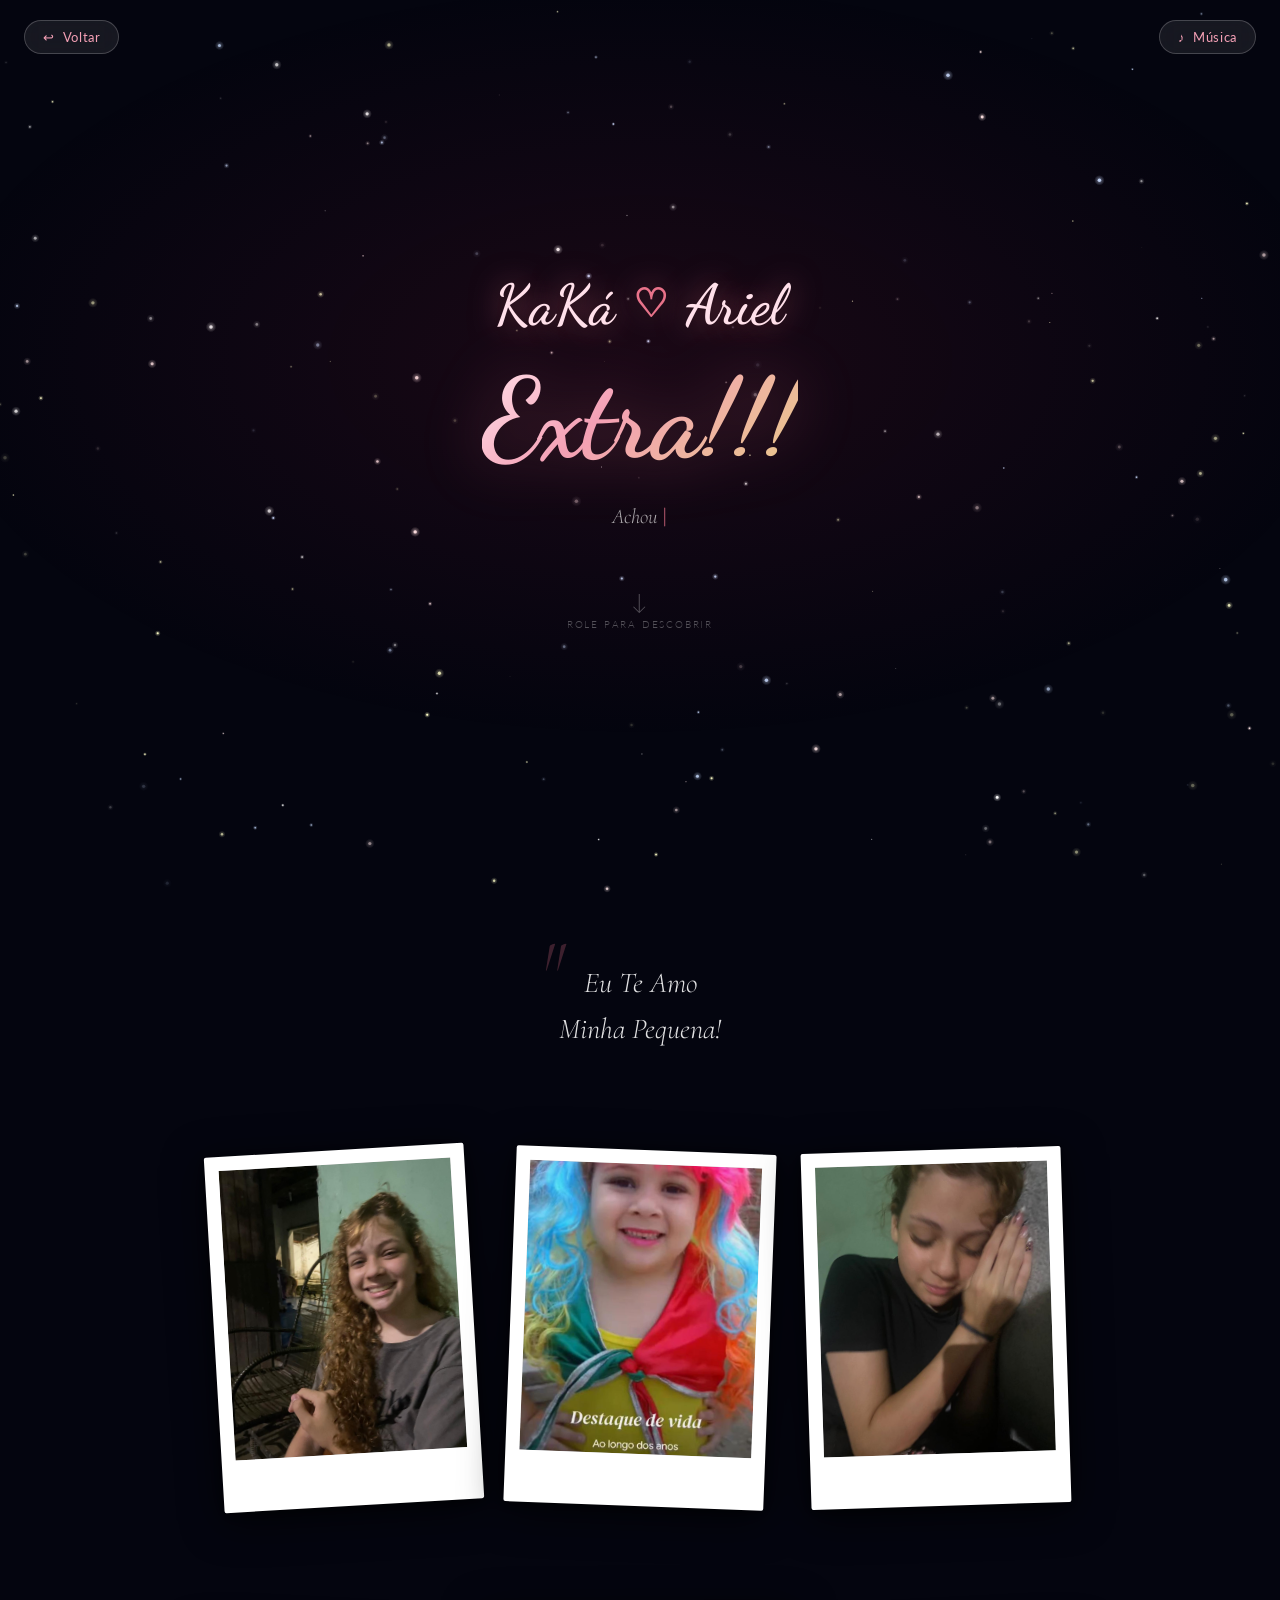
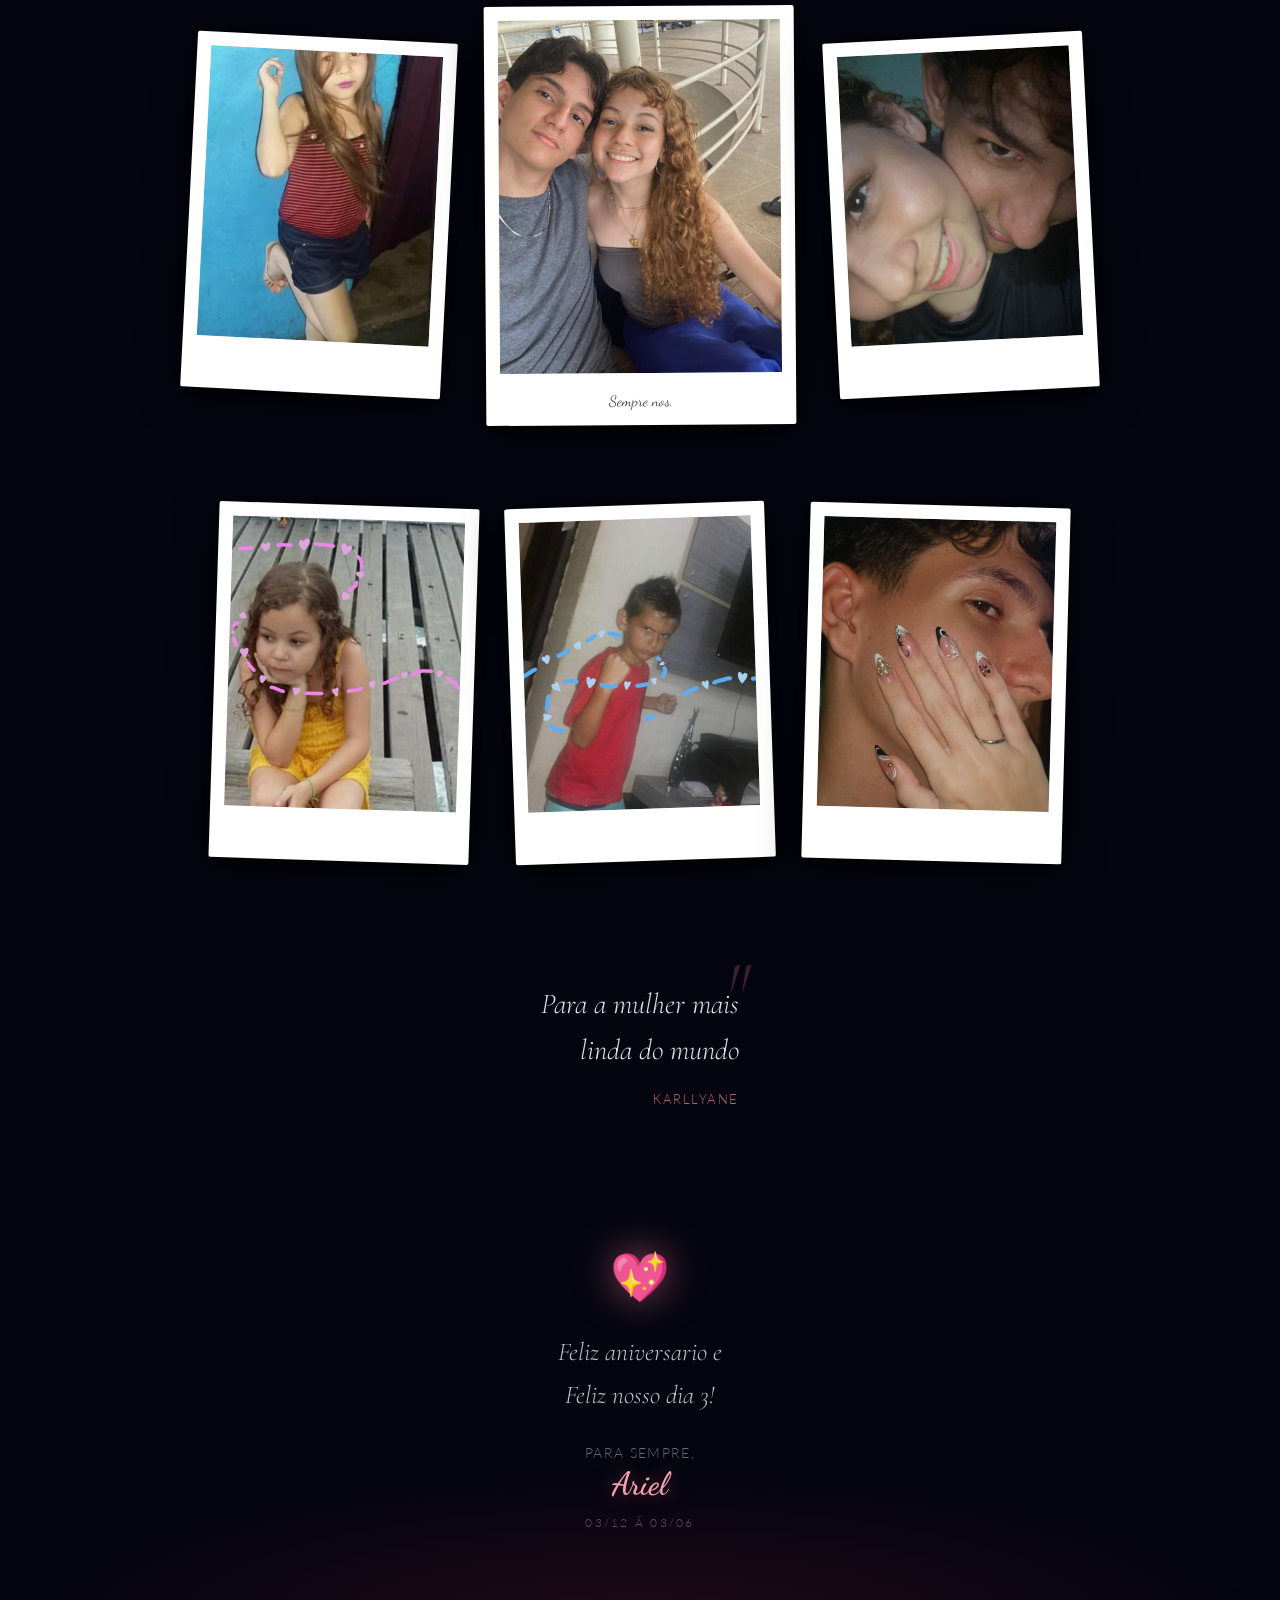
==== extra.html @ a2026a1c "amor" ====
<!DOCTYPE html>
<html lang="pt-BR">
<head>
  <meta charset="UTF-8" />
  <meta name="viewport" content="width=device-width, initial-scale=1.0"/>
  <title>Extras!!!</title>
  <link rel="stylesheet" href="extra.css" />
  <link href="https://fonts.googleapis.com/css2?family=Dancing+Script:wght@400;600;700&family=Cormorant+Garamond:ital,wght@0,300;0,400;1,300;1,400&family=Lato:wght@300;400&display=swap" rel="stylesheet"/>
</head>
<body>

  <!-- ✨ Canvas de Estrelas -->
  <canvas id="starsCanvas"></canvas>

  <!-- 💖 Container de Corações Pixel -->
  <div id="heartsContainer" aria-hidden="true"></div>

  <!-- 🎵 Botão de Música -->
  <button class="music-btn" id="musicBtn" title="Tocar música">
    <span class="music-icon">♪</span>
    <span class="music-label">Música</span>
  </button>
  <!-- Para adicionar música: coloque um arquivo 'music.mp3' na mesma pasta -->
  <audio id="bgMusic" loop>
    <source src="audio/Chrystal - Outta My Mind (Touch) (Official Visualiser).mkv" type="audio/mpeg" />
  </audio>
<a href="index.html">
  <button class="voltar-btn" id="voltarBtn" title="Voltar">
    <span class="voltar-icon">↩</span>
    <span class="voltar-label">Voltar</span>
  </button>
</a>
  <!-- Lightbox -->
  <div class="lightbox" id="lightbox">
    <button class="lightbox-close" id="lightboxClose">✕</button>
    <img class="lightbox-img" id="lightboxImg" src="" alt="Foto ampliada" />
    <p class="lightbox-caption" id="lightboxCaption"></p>
  </div>

  <!-- ═══════════════════════════════════════ -->
  <!--              HERO SECTION               -->
  <!-- ═══════════════════════════════════════ -->
  <section class="hero">
    <div class="hero-inner">
      <div class="couple-names">
        <span class="name-left typewriter" id="nameLeft">KaKá</span>
        <span class="heart-divider">♡</span>
        <span class="name-right" id="nameRight">Ariel</span>
      </div>
      <h1 class="hero-title">Extra!!!</h1>
      <p class="hero-subtitle" id="heroSubtitle"></p>
      <div class="scroll-hint">
        <span>↓</span>
        <small>role para descobrir</small>
      </div>
    </div>
  </section>

  <!-- ═══════════════════════════════════════ -->
  <!--           QUOTE 1                       -->
  <!-- ═══════════════════════════════════════ -->
  <div class="quote-section fade-in">
    <blockquote class="quote">
      <p>Eu Te Amo<br/>Minha Pequena!</p>
    </blockquote>
  </div>

  <!-- ═══════════════════════════════════════ -->
  <!--           GALERIA - LINHA 1             -->
  <!-- ═══════════════════════════════════════ -->
  <section class="gallery fade-in" id="gallery">
    <div class="polaroid-grid">

      <div class="polaroid" style="--rot: -3deg" data-caption="Nosso primeiro sorriso juntos">
        <div class="polaroid-img-wrap">
          <!-- Substitua o src pelas suas fotos reais -->
          <img src="img/engraçada.jpeg" alt="Foto 1" onerror="this.src='https://picsum.photos/seed/love1/400/500'" />
        </div>
        
      </div>

      <div class="polaroid" style="--rot: 2deg" data-caption="A cumplicidade de dois">
        <div class="polaroid-img-wrap">
          <img src="img/ela pequena.jpeg" alt="Foto 2" onerror="this.src='https://picsum.photos/seed/love2/400/500'" />
        </div>
      
      </div>

      <div class="polaroid" style="--rot: -1.5deg" data-caption="Momentos que guardarei para sempre">
        <div class="polaroid-img-wrap">
          <img src="img/WhatsApp Image 2026-05-17 at 03.53.06.jpeg" alt="Foto 3" onerror="this.src='https://picsum.photos/seed/love3/400/500'" />
        </div>
        
      </div>

    </div>
  </section>

  <!-- ═══════════════════════════════════════ -->
  <!--           GALERIA - LINHA 2             -->
  <!-- ═══════════════════════════════════════ -->
  <section class="gallery fade-in">
    <div class="polaroid-grid polaroid-grid--offset">

      <div class="polaroid" style="--rot: 3deg" data-caption="Onde há amor, há vida">
        <div class="polaroid-img-wrap">
          <img src="img/WhatsApp Image 2026-05-17 at 03.53.05 (5).jpeg" alt="Foto 4" onerror="this.src='https://picsum.photos/seed/love4/400/500'" />
        </div>
        <p class="polaroid-caption"></p>
      </div>

      <div class="polaroid polaroid--featured" style="--rot: 0deg" data-caption="O centro do nosso mundo">
        <div class="polaroid-img-wrap">
          <img src="img/nos na ufc.jpeg" alt="Foto 5" onerror="this.src='https://picsum.photos/seed/love5/400/600'" />
        </div>
        <p class="polaroid-caption">Sempre nos.</p>
      </div>

      <div class="polaroid" style="--rot: -2.5deg" data-caption="Teu olhar que me acalma">
        <div class="polaroid-img-wrap">
          <img src="img/WhatsApp Image 2026-05-17 at 03.53.05 (4).jpeg" alt="Foto 6" onerror="this.src='https://picsum.photos/seed/love6/400/500'" />
        </div>
        <p class="polaroid-caption"></p>
      </div>

    </div>
  </section>


  <!-- ═══════════════════════════════════════ -->
  <!--           GALERIA - LINHA 3             -->
  <!-- ═══════════════════════════════════════ -->
  <section class="gallery fade-in">
    <div class="polaroid-grid">

      <div class="polaroid" style="--rot: 2deg" data-caption="Cada instante ao seu lado é um presente">
        <div class="polaroid-img-wrap">
          <img src="img/WhatsApp Image 2026-05-17 at 03.53.05 (1).jpeg" alt="Foto 7" onerror="this.src='https://picsum.photos/seed/love7/400/500'" />
        </div>
        
      </div>

      <div class="polaroid" style="--rot: -2deg" data-caption="O amor que não cabe em palavras">
        <div class="polaroid-img-wrap">
          <img src="img/WhatsApp Image 2026-05-17 at 03.53.05 (2).jpeg" alt="Foto 8" onerror="this.src='https://picsum.photos/seed/love8/400/500'" />
        </div>
       
      </div>

      <div class="polaroid" style="--rot: 1.5deg" data-caption="Nossa história continua">
        <div class="polaroid-img-wrap">
          <img src="img/WhatsApp Image 2026-05-17 at 03.53.05 (3).jpeg" alt="Foto 9" onerror="this.src='https://picsum.photos/seed/love9/400/500'" />
        </div>
       
      </div>

    </div>
  </section>

  <!-- QUOTE 4 -->
  <div class="quote-section fade-in">
    <blockquote class="quote quote--alt">
      <p>Para a mulher mais<br/>linda do mundo</p>
      <cite>Karllyane</cite>
    </blockquote>
  </div>

  <!-- ═══════════════════════════════════════ -->
  <!--               FINAL / FOOTER            -->
  <!-- ═══════════════════════════════════════ -->
  <footer class="footer fade-in">
    <div class="footer-heart">💖</div>
    <p class="footer-msg">Feliz aniversario e<br/>Feliz nosso dia 3!</p>
    <div class="footer-names">
      <span>Para sempre,</span>
      <strong id="footerName">Ariel</strong>
    </div>
    <p class="footer-date">03/12 á 03/06</p>
  </footer>

  <script src="extra.js"></script>
</body>
</html>
---- extra.css ----
/* ═══════════════════════════════════════════════════════════
   NOSSO UNIVERSO — Álbum Romântico de Dia dos Namorados
   style.css — Design estrelado, delicado e emocional
   ═══════════════════════════════════════════════════════════ */

/* ── VARIÁVEIS & RESET ─────────────────────────────────── */
:root {
  --bg-deep:    #04050f;
  --bg-mid:     #080d20;
  --rose:       #e8738a;
  --rose-soft:  #f4a0b5;
  --rose-pale:  #ffe0ea;
  --crimson:    #c0254a;
  --white:      #ffffff;
  --cream:      #fff8f0;
  --gold:       #e8c98a;
  --star-glow:  rgba(255,255,255,0.85);

  --font-script: 'Dancing Script', cursive;
  --font-serif:  'Cormorant Garamond', Georgia, serif;
  --font-sans:   'Lato', sans-serif;

  --radius-polaroid: 2px;
  --shadow-polaroid: 0 8px 40px rgba(0,0,0,0.7), 0 2px 12px rgba(0,0,0,0.5);
  --shadow-hover:    0 20px 60px rgba(0,0,0,0.8), 0 4px 20px rgba(232,115,138,0.25);
  --transition:      0.45s cubic-bezier(0.25, 0.46, 0.45, 0.94);
}

*, *::before, *::after {
  margin: 0;
  padding: 0;
  box-sizing: border-box;
}
a {
  color: inherit;
  text-decoration: none;
}

html {
  scroll-behavior: smooth;
  font-size: 16px;
}

body {
  background: var(--bg-deep);
  color: var(--white);
  font-family: var(--font-sans);
  font-weight: 300;
  overflow-x: hidden;
  min-height: 100vh;
}

/* ── CANVAS DE ESTRELAS ─────────────────────────────────── */
#starsCanvas {
  position: fixed;
  inset: 0;
  z-index: 0;
  pointer-events: none;
}

/* ── CORAÇÕES PIXEL ART ─────────────────────────────────── */
#heartsContainer {
  position: fixed;
  inset: 0;
  z-index: 1;
  pointer-events: none;
  overflow: hidden;
}

.pixel-heart {
  position: absolute;
  bottom: -50px;
  image-rendering: pixelated;
  opacity: 0;
  animation: heartRise linear infinite;
}

@keyframes heartRise {
  0%   { opacity: 0; transform: translateY(0) translateX(0) scale(1); }
  10%  { opacity: 0.7; }
  80%  { opacity: 0.4; }
  100% { opacity: 0; transform: translateY(-110vh) translateX(var(--drift, 30px)) scale(0.7); }
}

/* ── BOTÃO DE MÚSICA ─────────────────────────────────────── */
.voltar-btn {
  position: fixed;
  top: 20px;
  left: 24px;
  z-index: 100;
  background: rgba(255,255,255,0.08);
  border: 1px solid rgba(255,255,255,0.2);
  backdrop-filter: blur(12px);
  -webkit-backdrop-filter: blur(12px);
  color: var(--rose-soft);
  border-radius: 40px;
  padding: 8px 18px;
  font-family: var(--font-sans);
  font-size: 0.8rem;
  letter-spacing: 0.05em;
  cursor: pointer;
  display: flex;
  align-items: center;
  gap: 8px;
  transition: background var(--transition), transform var(--transition);
}

.voltar-btn:hover {
  background: rgba(232,115,138,0.2);
  transform: scale(1.04);
}

.music-btn {
  position: fixed;
  top: 20px;
  right: 24px;
  z-index: 100;
  background: rgba(255,255,255,0.08);
  border: 1px solid rgba(255,255,255,0.2);
  backdrop-filter: blur(12px);
  -webkit-backdrop-filter: blur(12px);
  color: var(--rose-soft);
  border-radius: 40px;
  padding: 8px 18px;
  font-family: var(--font-sans);
  font-size: 0.8rem;
  letter-spacing: 0.05em;
  cursor: pointer;
  display: flex;
  align-items: center;
  gap: 8px;
  transition: background var(--transition), transform var(--transition);
}

.music-btn:hover {
  background: rgba(232,115,138,0.2);
  transform: scale(1.04);
}

.music-btn.playing .music-icon {
  animation: pulse-icon 1.2s ease-in-out infinite;
}

@keyframes pulse-icon {
  0%, 100% { transform: scale(1); }
  50%       { transform: scale(1.3); }
}

/* ── LIGHTBOX ────────────────────────────────────────────── */
.lightbox {
  display: none;
  position: fixed;
  inset: 0;
  z-index: 200;
  background: rgba(0,0,0,0.93);
  backdrop-filter: blur(8px);
  align-items: center;
  justify-content: center;
  flex-direction: column;
  gap: 20px;
  padding: 20px;
  cursor: zoom-out;
}

.lightbox.active {
  display: flex;
  animation: fadeIn 0.3s ease;
}

.lightbox-img {
  max-width: min(90vw, 700px);
  max-height: 80vh;
  border-radius: 4px;
  box-shadow: 0 0 80px rgba(232,115,138,0.3);
  object-fit: contain;
  cursor: default;
}

.lightbox-caption {
  font-family: var(--font-script);
  font-size: 1.3rem;
  color: var(--rose-soft);
  text-align: center;
}

.lightbox-close {
  position: absolute;
  top: 20px;
  right: 24px;
  background: none;
  border: 1px solid rgba(255,255,255,0.3);
  color: var(--white);
  border-radius: 50%;
  width: 40px;
  height: 40px;
  font-size: 1rem;
  cursor: pointer;
  display: flex;
  align-items: center;
  justify-content: center;
  transition: background 0.3s;
}

.lightbox-close:hover {
  background: rgba(255,255,255,0.1);
}

/* ── HERO SECTION ────────────────────────────────────────── */
.hero {
  position: relative;
  z-index: 10;
  min-height: 100vh;
  display: flex;
  align-items: center;
  justify-content: center;
  text-align: center;
  padding: 40px 20px;
  background: radial-gradient(
    ellipse 80% 60% at 50% 40%,
    rgba(192,37,74,0.12) 0%,
    transparent 70%
  );
}

.hero-inner {
  display: flex;
  flex-direction: column;
  align-items: center;
  gap: 24px;
  max-width: 700px;
  animation: fadeInUp 1.4s ease both;
}

@keyframes fadeInUp {
  from { opacity: 0; transform: translateY(40px); }
  to   { opacity: 1; transform: translateY(0); }
}

/* Nomes do Casal */
.couple-names {
  display: flex;
  align-items: center;
  gap: 18px;
  font-family: var(--font-script);
  font-size: clamp(2rem, 6vw, 3.5rem);
  font-weight: 600;
  color: var(--rose-pale);
  text-shadow: 0 0 30px rgba(232,115,138,0.6), 0 2px 12px rgba(0,0,0,0.5);
}

.heart-divider {
  color: var(--rose);
  font-size: 0.7em;
  animation: heartbeat 2s ease-in-out infinite;
}

@keyframes heartbeat {
  0%, 100% { transform: scale(1); }
  15%       { transform: scale(1.3); }
  30%       { transform: scale(1); }
  45%       { transform: scale(1.15); }
}

/* Título */
.hero-title {
  font-family: var(--font-script);
  font-size: clamp(3.5rem, 10vw, 7rem);
  font-weight: 700;
  line-height: 1;
  background: linear-gradient(135deg, var(--rose-pale) 0%, var(--rose-soft) 40%, var(--gold) 100%);
  -webkit-background-clip: text;
  -webkit-text-fill-color: transparent;
  background-clip: text;
  filter: drop-shadow(0 0 30px rgba(232,115,138,0.4));
  letter-spacing: -0.01em;
}

/* Subtítulo com efeito de digitação */
.hero-subtitle {
  font-family: var(--font-serif);
  font-style: italic;
  font-size: clamp(1rem, 2.5vw, 1.3rem);
  color: rgba(255,255,255,0.65);
  line-height: 1.7;
  min-height: 2.5em;
  max-width: 520px;
}

.hero-subtitle::after {
  content: '|';
  animation: blink 0.9s step-end infinite;
  color: var(--rose);
  font-style: normal;
}

@keyframes blink {
  0%, 100% { opacity: 1; }
  50%       { opacity: 0; }
}

.hero-subtitle.done::after {
  display: none;
}

/* Scroll hint */
.scroll-hint {
  display: flex;
  flex-direction: column;
  align-items: center;
  gap: 4px;
  color: rgba(255,255,255,0.3);
  font-size: 0.75rem;
  letter-spacing: 0.15em;
  text-transform: uppercase;
  margin-top: 12px;
  animation: floatHint 2.5s ease-in-out infinite;
}

.scroll-hint span {
  font-size: 1.4rem;
}

@keyframes floatHint {
  0%, 100% { transform: translateY(0); opacity: 0.3; }
  50%       { transform: translateY(8px); opacity: 0.7; }
}

/* ── QUOTE SECTIONS ──────────────────────────────────────── */
.quote-section {
  position: relative;
  z-index: 10;
  display: flex;
  justify-content: center;
  padding: 60px 24px;
}

.quote {
  max-width: 620px;
  text-align: center;
  border: none;
  position: relative;
}

.quote p {
  font-family: var(--font-serif);
  font-style: italic;
  font-size: clamp(1.25rem, 3vw, 1.8rem);
  font-weight: 300;
  color: rgba(255,255,255,0.88);
  line-height: 1.6;
  margin-bottom: 18px;
  position: relative;
}

.quote p::before {
  content: '"';
  font-family: var(--font-serif);
  font-size: 5rem;
  color: var(--rose);
  opacity: 0.25;
  position: absolute;
  top: -30px;
  left: -20px;
  line-height: 1;
  pointer-events: none;
}

.quote cite {
  display: block;
  font-family: var(--font-sans);
  font-size: 0.8rem;
  letter-spacing: 0.12em;
  text-transform: uppercase;
  color: var(--rose);
  font-style: normal;
  opacity: 0.8;
}

/* Quote alternativa — alinhada à direita */
.quote--alt {
  text-align: right;
}

.quote--alt p::before {
  left: auto;
  right: -10px;
}

/* ── GALERIA / POLAROIDS ─────────────────────────────────── */
.gallery {
  position: relative;
  z-index: 10;
  padding: 20px 24px 60px;
}

.polaroid-grid {
  display: flex;
  flex-wrap: wrap;
  gap: 36px;
  justify-content: center;
  align-items: center;
  max-width: 1100px;
  margin: 0 auto;
}

.polaroid-grid--offset {
  padding-top: 20px;
}

/* Moldura Polaroid */
.polaroid {
  background: var(--white);
  border-radius: var(--radius-polaroid);
  padding: 14px 14px 52px;
  box-shadow: var(--shadow-polaroid);
  transform: rotate(var(--rot, 0deg));
  transition:
    transform var(--transition),
    box-shadow var(--transition);
  cursor: pointer;
  width: clamp(180px, 28vw, 260px);
  position: relative;
  flex-shrink: 0;
}

.polaroid:hover {
  transform: rotate(0deg) scale(1.05) translateY(-8px);
  box-shadow: var(--shadow-hover);
  z-index: 20;
}

.polaroid-img-wrap {
  width: 100%;
  aspect-ratio: 4/5;
  overflow: hidden;
  background: #ccc;
  display: block;
}

.polaroid-img-wrap img {
  width: 100%;
  height: 100%;
  object-fit: cover;
  display: block;
  transition: transform var(--transition);
  filter: brightness(0.95) saturate(1.05);
}

.polaroid:hover .polaroid-img-wrap img {
  transform: scale(1.06);
}

.polaroid-caption {
  position: absolute;
  bottom: 0;
  left: 0;
  right: 0;
  height: 48px;
  display: flex;
  align-items: center;
  justify-content: center;
  font-family: var(--font-script);
  font-size: 0.95rem;
  color: #555;
  text-align: center;
  padding: 0 8px;
}

/* Polaroid em destaque (maior) */
.polaroid--featured {
  width: clamp(210px, 34vw, 310px);
}

/* ── SPECIAL QUOTES GRID ─────────────────────────────────── */
.special-quotes {
  position: relative;
  z-index: 10;
  padding: 40px 24px 60px;
}

.special-quotes-grid {
  display: flex;
  flex-wrap: wrap;
  gap: 24px;
  justify-content: center;
  max-width: 900px;
  margin: 0 auto;
}

.special-card {
  background: rgba(255,255,255,0.04);
  border: 1px solid rgba(255,255,255,0.1);
  backdrop-filter: blur(10px);
  -webkit-backdrop-filter: blur(10px);
  border-radius: 16px;
  padding: 36px 28px;
  text-align: center;
  flex: 1 1 220px;
  max-width: 280px;
  transition: transform var(--transition), background var(--transition);
  position: relative;
  overflow: hidden;
}

.special-card::before {
  content: '';
  position: absolute;
  inset: 0;
  border-radius: 16px;
  background: radial-gradient(ellipse at 50% 0%, rgba(232,115,138,0.1) 0%, transparent 70%);
  pointer-events: none;
}

.special-card:hover {
  transform: translateY(-6px);
  background: rgba(255,255,255,0.07);
}

.special-card-icon {
  color: var(--rose);
  font-size: 1.2rem;
  margin-bottom: 16px;
  opacity: 0.7;
}

.special-card p {
  font-family: var(--font-serif);
  font-style: italic;
  font-size: 1.05rem;
  color: rgba(255,255,255,0.8);
  line-height: 1.7;
  margin-bottom: 10px;
}

.special-card small {
  font-family: var(--font-sans);
  font-size: 0.72rem;
  letter-spacing: 0.1em;
  text-transform: uppercase;
  color: var(--rose);
  opacity: 0.7;
}

/* ── FOOTER ──────────────────────────────────────────────── */
.footer {
  position: relative;
  z-index: 10;
  text-align: center;
  padding: 80px 24px 100px;
  background: radial-gradient(
    ellipse 70% 50% at 50% 100%,
    rgba(192,37,74,0.15) 0%,
    transparent 70%
  );
}

.footer-heart {
  font-size: 3rem;
  animation: heartbeat 2s ease-in-out infinite;
  display: block;
  margin-bottom: 24px;
  filter: drop-shadow(0 0 20px rgba(232,115,138,0.6));
}

.footer-msg {
  font-family: var(--font-serif);
  font-style: italic;
  font-size: clamp(1.1rem, 3vw, 1.6rem);
  color: rgba(255,255,255,0.75);
  line-height: 1.7;
  margin-bottom: 28px;
}

.footer-names {
  display: flex;
  flex-direction: column;
  align-items: center;
  gap: 4px;
  font-family: var(--font-sans);
  font-size: 0.85rem;
  color: rgba(255,255,255,0.4);
  letter-spacing: 0.1em;
  text-transform: uppercase;
  margin-bottom: 12px;
}

.footer-names strong {
  font-family: var(--font-script);
  font-size: 2rem;
  font-weight: 600;
  color: var(--rose-soft);
  text-transform: none;
  letter-spacing: 0;
  text-shadow: 0 0 20px rgba(232,115,138,0.5);
}

.footer-date {
  font-family: var(--font-sans);
  font-size: 0.78rem;
  letter-spacing: 0.18em;
  text-transform: uppercase;
  color: rgba(255,255,255,0.3);
  margin-top: 8px;
}

/* ── FADE-IN NA ROLAGEM ──────────────────────────────────── */
.fade-in {
  opacity: 0;
  transform: translateY(30px);
  transition: opacity 0.9s ease, transform 0.9s ease;
}

.fade-in.visible {
  opacity: 1;
  transform: translateY(0);
}

@keyframes fadeIn {
  from { opacity: 0; }
  to   { opacity: 1; }
}

/* ── SCROLLBAR PERSONALIZADA ─────────────────────────────── */
::-webkit-scrollbar { width: 6px; }
::-webkit-scrollbar-track { background: var(--bg-deep); }
::-webkit-scrollbar-thumb {
  background: var(--crimson);
  border-radius: 10px;
  opacity: 0.5;
}

/* ── RESPONSIVIDADE ──────────────────────────────────────── */
@media (max-width: 768px) {
  .polaroid {
    width: clamp(140px, 40vw, 200px);
  }
  .polaroid--featured {
    width: clamp(160px, 46vw, 230px);
  }
  .polaroid-grid {
    gap: 20px;
  }
  .quote p {
    font-size: 1.1rem;
  }
  .special-card {
    flex: 1 1 100%;
    max-width: 380px;
  }
  .music-btn .music-label {
    display: none;
  }
  .music-btn {
    width: 40px;
    height: 40px;
    padding: 0;
    justify-content: center;
    border-radius: 50%;
  }

  .voltar-btn .voltar-label {
    display: none;
  }
}

@media (max-width: 480px) {
  .polaroid-grid {
    gap: 14px;
  }
  .polaroid {
    width: clamp(130px, 44vw, 180px);
    padding: 10px 10px 44px;
  }
  .couple-names {
    font-size: 1.8rem;
  }
  .footer {
    padding: 60px 20px 80px;
  }
}

/* ── SELEÇÃO DE TEXTO ────────────────────────────────────── */
::selection {
  background: var(--rose);
  color: var(--white);
}
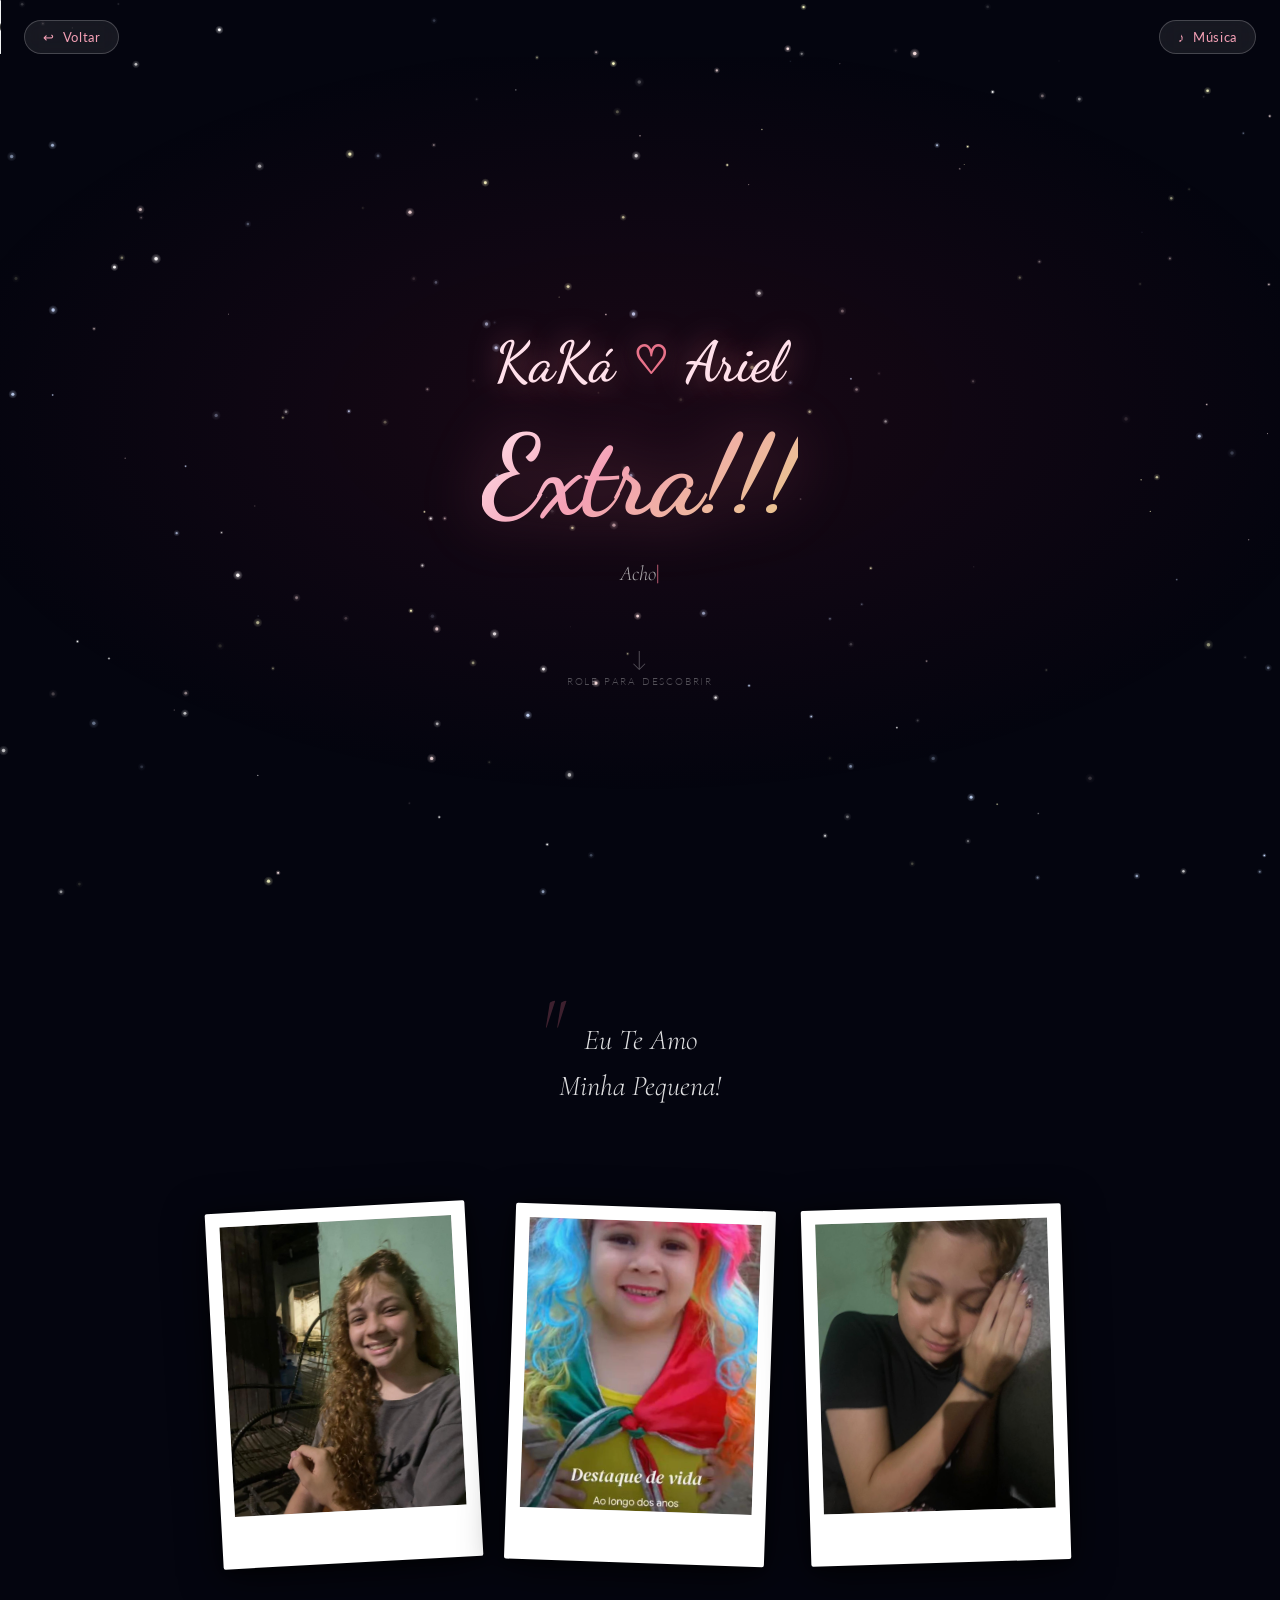
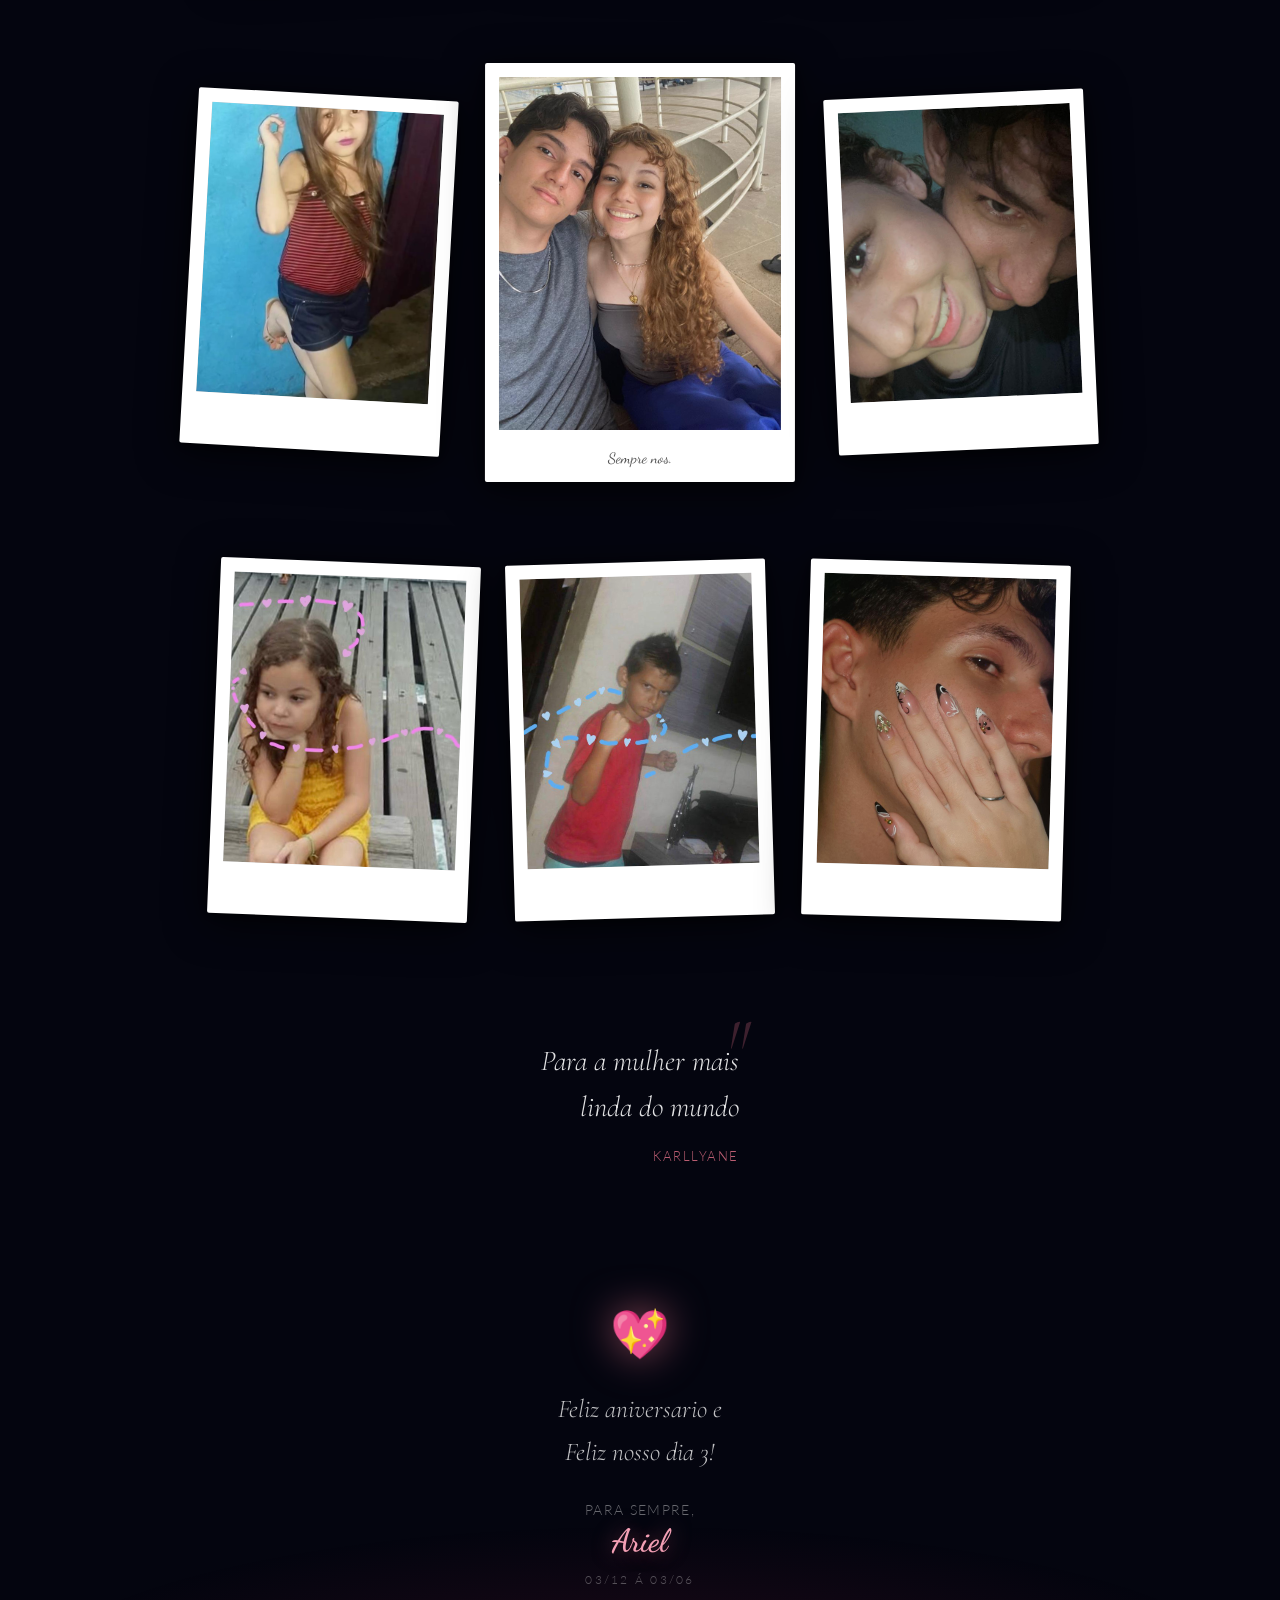
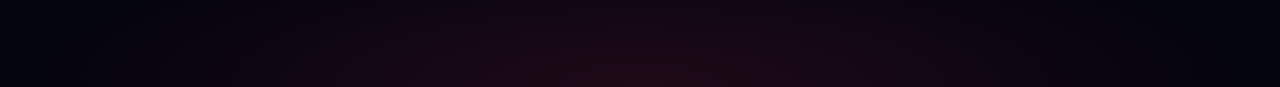
==== commit 2705af8a: "Add controls to bgMusic audio element Added controls to the background music audio element." ====
--- a/extra.html
+++ b/extra.html
@@ -21,7 +21,7 @@
     <span class="music-label">Música</span>
   </button>
   <!-- Para adicionar música: coloque um arquivo 'music.mp3' na mesma pasta -->
-  <audio id="bgMusic" loop>
+  <audio controls id="bgMusic" loop>
     <source src="audio/Chrystal - Outta My Mind (Touch) (Official Visualiser).mkv" type="audio/mpeg" />
   </audio>
 <a href="index.html">
